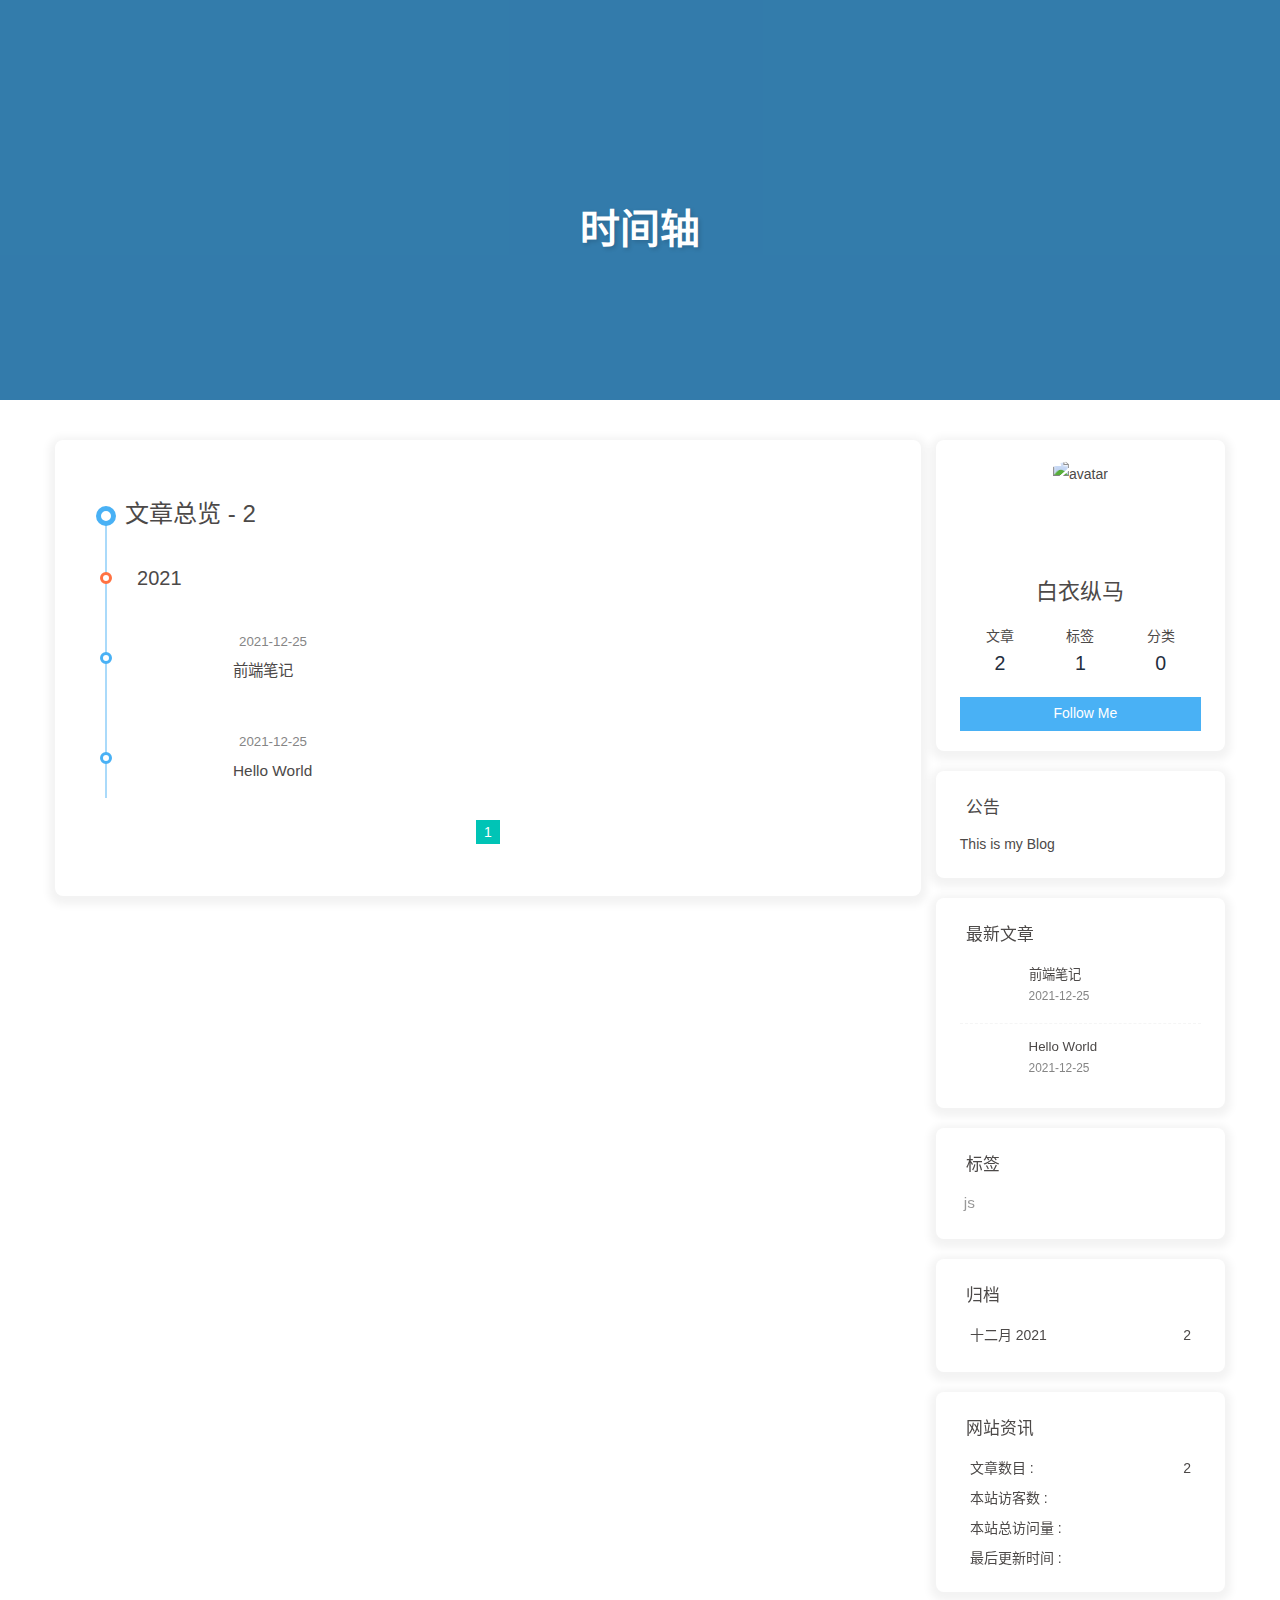
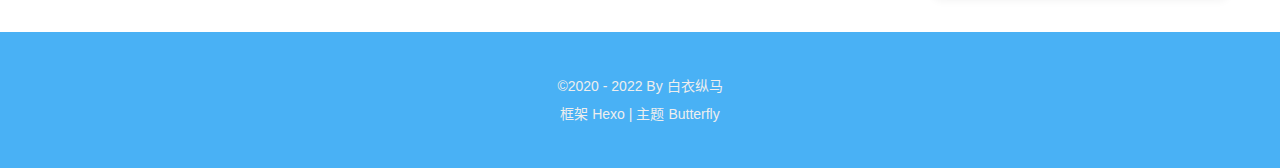
==== archives/index.html @ 4aff162e "Site updated: 2022-08-18 21:15:52" ====
<!DOCTYPE html><html lang="zh-CN" data-theme="light"><head><meta charset="UTF-8"><meta http-equiv="X-UA-Compatible" content="IE=edge"><meta name="viewport" content="width=device-width, initial-scale=1.0, maximum-scale=1.0, user-scalable=no"><title>时间轴 | 随尘</title><meta name="author" content="白衣纵马"><meta name="copyright" content="白衣纵马"><meta name="format-detection" content="telephone=no"><meta name="theme-color" content="#ffffff"><meta property="og:type" content="website">
<meta property="og:title" content="时间轴">
<meta property="og:url" content="http://example.com/archives/index.html">
<meta property="og:site_name" content="随尘">
<meta property="og:locale" content="zh_CN">
<meta property="og:image" content="https://i.loli.net/2021/02/24/5O1day2nriDzjSu.png">
<meta property="article:author" content="白衣纵马">
<meta name="twitter:card" content="summary">
<meta name="twitter:image" content="https://i.loli.net/2021/02/24/5O1day2nriDzjSu.png"><link rel="shortcut icon" href="/img/favicon.png"><link rel="canonical" href="http://example.com/archives/"><link rel="preconnect" href="//cdn.jsdelivr.net"/><link rel="preconnect" href="//busuanzi.ibruce.info"/><link rel="stylesheet" href="/css/index.css"><link rel="stylesheet" href="https://cdn.jsdelivr.net/npm/@fortawesome/fontawesome-free/css/all.min.css" media="print" onload="this.media='all'"><link rel="stylesheet" href="https://cdn.jsdelivr.net/npm/@fancyapps/ui/dist/fancybox.min.css" media="print" onload="this.media='all'"><script>const GLOBAL_CONFIG = { 
  root: '/',
  algolia: undefined,
  localSearch: undefined,
  translate: undefined,
  noticeOutdate: undefined,
  highlight: {"plugin":"highlighjs","highlightCopy":true,"highlightLang":true,"highlightHeightLimit":false},
  copy: {
    success: '复制成功',
    error: '复制错误',
    noSupport: '浏览器不支持'
  },
  relativeDate: {
    homepage: false,
    post: false
  },
  runtime: '',
  date_suffix: {
    just: '刚刚',
    min: '分钟前',
    hour: '小时前',
    day: '天前',
    month: '个月前'
  },
  copyright: undefined,
  lightbox: 'fancybox',
  Snackbar: undefined,
  source: {
    justifiedGallery: {
      js: 'https://cdn.jsdelivr.net/npm/flickr-justified-gallery/dist/fjGallery.min.js',
      css: 'https://cdn.jsdelivr.net/npm/flickr-justified-gallery/dist/fjGallery.min.css'
    }
  },
  isPhotoFigcaption: false,
  islazyload: false,
  isAnchor: false
}</script><script id="config-diff">var GLOBAL_CONFIG_SITE = {
  title: '时间轴',
  isPost: false,
  isHome: false,
  isHighlightShrink: false,
  isToc: false,
  postUpdate: '2022-08-18 21:15:51'
}</script><noscript><style type="text/css">
  #nav {
    opacity: 1
  }
  .justified-gallery img {
    opacity: 1
  }

  #recent-posts time,
  #post-meta time {
    display: inline !important
  }
</style></noscript><script>(win=>{
    win.saveToLocal = {
      set: function setWithExpiry(key, value, ttl) {
        if (ttl === 0) return
        const now = new Date()
        const expiryDay = ttl * 86400000
        const item = {
          value: value,
          expiry: now.getTime() + expiryDay,
        }
        localStorage.setItem(key, JSON.stringify(item))
      },

      get: function getWithExpiry(key) {
        const itemStr = localStorage.getItem(key)

        if (!itemStr) {
          return undefined
        }
        const item = JSON.parse(itemStr)
        const now = new Date()

        if (now.getTime() > item.expiry) {
          localStorage.removeItem(key)
          return undefined
        }
        return item.value
      }
    }
  
    win.getScript = url => new Promise((resolve, reject) => {
      const script = document.createElement('script')
      script.src = url
      script.async = true
      script.onerror = reject
      script.onload = script.onreadystatechange = function() {
        const loadState = this.readyState
        if (loadState && loadState !== 'loaded' && loadState !== 'complete') return
        script.onload = script.onreadystatechange = null
        resolve()
      }
      document.head.appendChild(script)
    })
  
      win.activateDarkMode = function () {
        document.documentElement.setAttribute('data-theme', 'dark')
        if (document.querySelector('meta[name="theme-color"]') !== null) {
          document.querySelector('meta[name="theme-color"]').setAttribute('content', '#0d0d0d')
        }
      }
      win.activateLightMode = function () {
        document.documentElement.setAttribute('data-theme', 'light')
        if (document.querySelector('meta[name="theme-color"]') !== null) {
          document.querySelector('meta[name="theme-color"]').setAttribute('content', '#ffffff')
        }
      }
      const t = saveToLocal.get('theme')
    
          if (t === 'dark') activateDarkMode()
          else if (t === 'light') activateLightMode()
        
      const asideStatus = saveToLocal.get('aside-status')
      if (asideStatus !== undefined) {
        if (asideStatus === 'hide') {
          document.documentElement.classList.add('hide-aside')
        } else {
          document.documentElement.classList.remove('hide-aside')
        }
      }
    
    const detectApple = () => {
      if(/iPad|iPhone|iPod|Macintosh/.test(navigator.userAgent)){
        document.documentElement.classList.add('apple')
      }
    }
    detectApple()
    })(window)</script><meta name="generator" content="Hexo 5.4.0"></head><body><div id="sidebar"><div id="menu-mask"></div><div id="sidebar-menus"><div class="avatar-img is-center"><img src="https://i.loli.net/2021/02/24/5O1day2nriDzjSu.png" onerror="onerror=null;src='/img/friend_404.gif'" alt="avatar"/></div><div class="sidebar-site-data site-data is-center"><a href="/archives/"><div class="headline">文章</div><div class="length-num">2</div></a><a href="/tags/"><div class="headline">标签</div><div class="length-num">1</div></a><a href="/categories/"><div class="headline">分类</div><div class="length-num">0</div></a></div><hr/><div class="menus_items"><div class="menus_item"><a class="site-page" href="/"><i class="fa-fw fas fa-home"></i><span> 首页</span></a></div><div class="menus_item"><a class="site-page" href="/archives/"><i class="fa-fw fas fa-archive"></i><span> 时间轴</span></a></div><div class="menus_item"><a class="site-page" href="/tags/"><i class="fa-fw fas fa-tags"></i><span> 标签</span></a></div><div class="menus_item"><a class="site-page" href="/categories/"><i class="fa-fw fas fa-folder-open"></i><span> 分类</span></a></div><div class="menus_item"><a class="site-page group hide" href="javascript:void(0);"><i class="fa-fw fas fa-list"></i><span> 清单</span><i class="fas fa-chevron-down"></i></a><ul class="menus_item_child"><li><a class="site-page child" href="/music/"><i class="fa-fw fas fa-music"></i><span> 音乐</span></a></li><li><a class="site-page child" href="/movies/"><i class="fa-fw fas fa-video"></i><span> 电影</span></a></li></ul></div><div class="menus_item"><a class="site-page" href="/link/"><i class="fa-fw fas fa-link"></i><span> 友链</span></a></div><div class="menus_item"><a class="site-page" href="/about/"><i class="fa-fw fas fa-heart"></i><span> 关于</span></a></div></div></div></div><div class="page" id="body-wrap"><header class="not-home-page" id="page-header"><nav id="nav"><span id="blog_name"><a id="site-name" href="/">随尘</a></span><div id="menus"><div class="menus_items"><div class="menus_item"><a class="site-page" href="/"><i class="fa-fw fas fa-home"></i><span> 首页</span></a></div><div class="menus_item"><a class="site-page" href="/archives/"><i class="fa-fw fas fa-archive"></i><span> 时间轴</span></a></div><div class="menus_item"><a class="site-page" href="/tags/"><i class="fa-fw fas fa-tags"></i><span> 标签</span></a></div><div class="menus_item"><a class="site-page" href="/categories/"><i class="fa-fw fas fa-folder-open"></i><span> 分类</span></a></div><div class="menus_item"><a class="site-page group hide" href="javascript:void(0);"><i class="fa-fw fas fa-list"></i><span> 清单</span><i class="fas fa-chevron-down"></i></a><ul class="menus_item_child"><li><a class="site-page child" href="/music/"><i class="fa-fw fas fa-music"></i><span> 音乐</span></a></li><li><a class="site-page child" href="/movies/"><i class="fa-fw fas fa-video"></i><span> 电影</span></a></li></ul></div><div class="menus_item"><a class="site-page" href="/link/"><i class="fa-fw fas fa-link"></i><span> 友链</span></a></div><div class="menus_item"><a class="site-page" href="/about/"><i class="fa-fw fas fa-heart"></i><span> 关于</span></a></div></div><div id="toggle-menu"><a class="site-page"><i class="fas fa-bars fa-fw"></i></a></div></div></nav><div id="page-site-info"><h1 id="site-title">时间轴</h1></div></header><main class="layout" id="content-inner"><div id="archive"><div class="article-sort-title">文章总览 - 2</div><div class="article-sort"><div class="article-sort-item year">2021</div><div class="article-sort-item"><a class="article-sort-item-img" href="/2021/12/25/Hello-World-0/" title="前端笔记"><img src="[data-uri]" alt="前端笔记" onerror="this.onerror=null;this.src='/img/404.jpg'"></a><div class="article-sort-item-info"><div class="article-sort-item-time"><i class="far fa-calendar-alt"></i><time class="post-meta-date-created" datetime="2021-12-25T09:19:48.000Z" title="发表于 2021-12-25 17:19:48">2021-12-25</time></div><a class="article-sort-item-title" href="/2021/12/25/Hello-World-0/" title="前端笔记">前端笔记</a></div></div><div class="article-sort-item"><a class="article-sort-item-img" href="/2021/12/25/hello-world/" title="Hello World"><img src="[data-uri]" alt="Hello World" onerror="this.onerror=null;this.src='/img/404.jpg'"></a><div class="article-sort-item-info"><div class="article-sort-item-time"><i class="far fa-calendar-alt"></i><time class="post-meta-date-created" datetime="2021-12-25T09:10:48.258Z" title="发表于 2021-12-25 17:10:48">2021-12-25</time></div><a class="article-sort-item-title" href="/2021/12/25/hello-world/" title="Hello World">Hello World</a></div></div></div><nav id="pagination"><div class="pagination"><span class="page-number current">1</span></div></nav></div><div class="aside-content" id="aside-content"><div class="card-widget card-info"><div class="is-center"><div class="avatar-img"><img src="https://i.loli.net/2021/02/24/5O1day2nriDzjSu.png" onerror="this.onerror=null;this.src='/img/friend_404.gif'" alt="avatar"/></div><div class="author-info__name">白衣纵马</div><div class="author-info__description"></div></div><div class="card-info-data site-data is-center"><a href="/archives/"><div class="headline">文章</div><div class="length-num">2</div></a><a href="/tags/"><div class="headline">标签</div><div class="length-num">1</div></a><a href="/categories/"><div class="headline">分类</div><div class="length-num">0</div></a></div><a id="card-info-btn" target="_blank" rel="noopener" href="https://github.com/xxxxxx"><i class="fab fa-github"></i><span>Follow Me</span></a></div><div class="card-widget card-announcement"><div class="item-headline"><i class="fas fa-bullhorn fa-shake"></i><span>公告</span></div><div class="announcement_content">This is my Blog</div></div><div class="sticky_layout"><div class="card-widget card-recent-post"><div class="item-headline"><i class="fas fa-history"></i><span>最新文章</span></div><div class="aside-list"><div class="aside-list-item"><a class="thumbnail" href="/2021/12/25/Hello-World-0/" title="前端笔记"><img src="[data-uri]" onerror="this.onerror=null;this.src='/img/404.jpg'" alt="前端笔记"/></a><div class="content"><a class="title" href="/2021/12/25/Hello-World-0/" title="前端笔记">前端笔记</a><time datetime="2021-12-25T09:19:48.000Z" title="发表于 2021-12-25 17:19:48">2021-12-25</time></div></div><div class="aside-list-item"><a class="thumbnail" href="/2021/12/25/hello-world/" title="Hello World"><img src="[data-uri]" onerror="this.onerror=null;this.src='/img/404.jpg'" alt="Hello World"/></a><div class="content"><a class="title" href="/2021/12/25/hello-world/" title="Hello World">Hello World</a><time datetime="2021-12-25T09:10:48.258Z" title="发表于 2021-12-25 17:10:48">2021-12-25</time></div></div></div></div><div class="card-widget card-tags"><div class="item-headline"><i class="fas fa-tags"></i><span>标签</span></div><div class="card-tag-cloud"><a href="/tags/js/" style="font-size: 1.1em; color: #999">js</a></div></div><div class="card-widget card-archives"><div class="item-headline"><i class="fas fa-archive"></i><span>归档</span></div><ul class="card-archive-list"><li class="card-archive-list-item"><a class="card-archive-list-link" href="/archives/2021/12/"><span class="card-archive-list-date">十二月 2021</span><span class="card-archive-list-count">2</span></a></li></ul></div><div class="card-widget card-webinfo"><div class="item-headline"><i class="fas fa-chart-line"></i><span>网站资讯</span></div><div class="webinfo"><div class="webinfo-item"><div class="item-name">文章数目 :</div><div class="item-count">2</div></div><div class="webinfo-item"><div class="item-name">本站访客数 :</div><div class="item-count" id="busuanzi_value_site_uv"><i class="fa-solid fa-spinner fa-spin"></i></div></div><div class="webinfo-item"><div class="item-name">本站总访问量 :</div><div class="item-count" id="busuanzi_value_site_pv"><i class="fa-solid fa-spinner fa-spin"></i></div></div><div class="webinfo-item"><div class="item-name">最后更新时间 :</div><div class="item-count" id="last-push-date" data-lastPushDate="2022-08-18T13:15:51.954Z"><i class="fa-solid fa-spinner fa-spin"></i></div></div></div></div></div></div></main><footer id="footer"><div id="footer-wrap"><div class="copyright">&copy;2020 - 2022 By 白衣纵马</div><div class="framework-info"><span>框架 </span><a target="_blank" rel="noopener" href="https://hexo.io">Hexo</a><span class="footer-separator">|</span><span>主题 </span><a target="_blank" rel="noopener" href="https://github.com/jerryc127/hexo-theme-butterfly">Butterfly</a></div></div></footer></div><div id="rightside"><div id="rightside-config-hide"><button id="darkmode" type="button" title="浅色和深色模式转换"><i class="fas fa-adjust"></i></button><button id="hide-aside-btn" type="button" title="单栏和双栏切换"><i class="fas fa-arrows-alt-h"></i></button></div><div id="rightside-config-show"><button id="rightside_config" type="button" title="设置"><i class="fas fa-cog fa-spin"></i></button><button id="go-up" type="button" title="回到顶部"><i class="fas fa-arrow-up"></i></button></div></div><div><script src="/js/utils.js"></script><script src="/js/main.js"></script><script src="https://cdn.jsdelivr.net/npm/@fancyapps/ui/dist/fancybox.umd.min.js"></script><div class="js-pjax"></div><script async data-pjax src="//busuanzi.ibruce.info/busuanzi/2.3/busuanzi.pure.mini.js"></script></div></body></html>
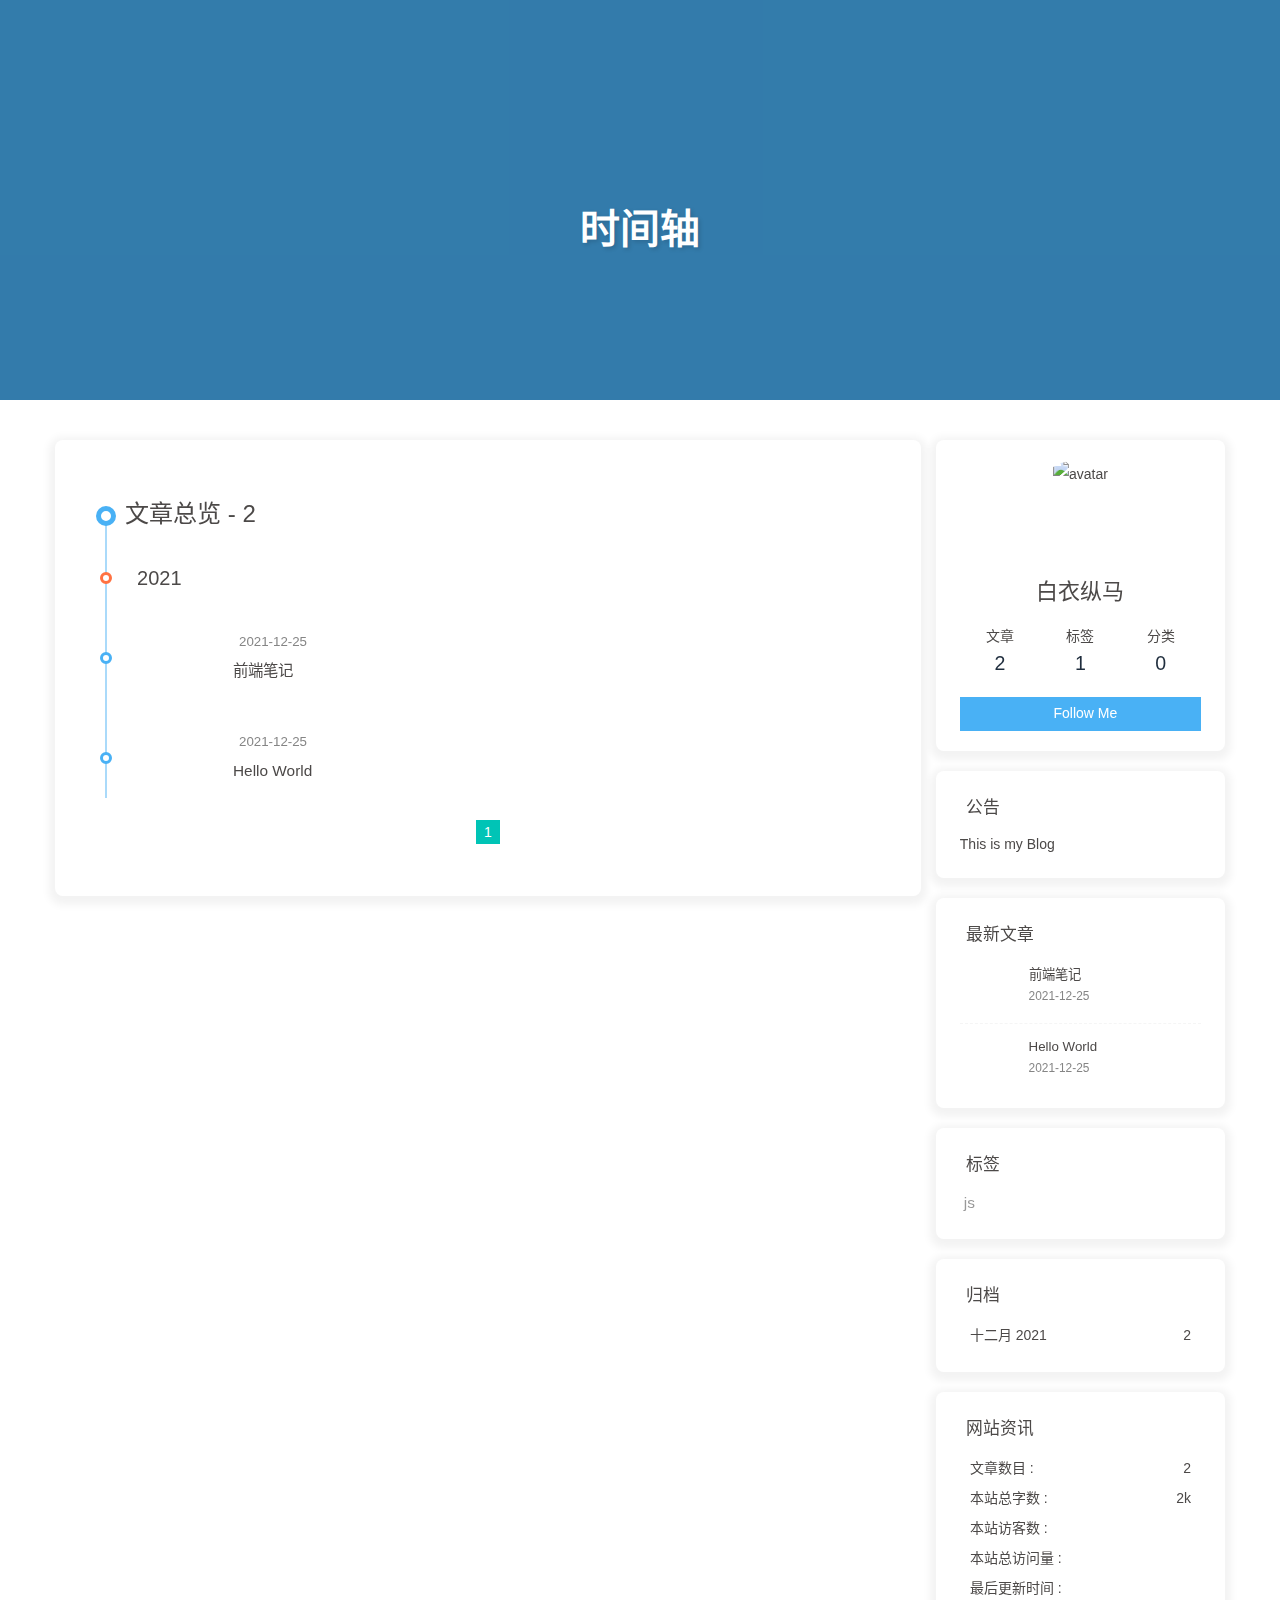
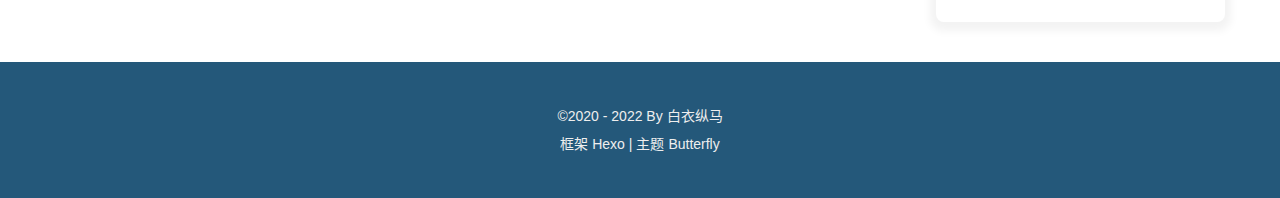
==== commit 76fa7c82: "Site updated: 2022-08-19 16:58:31" ====
--- a/archives/index.html
+++ b/archives/index.html
@@ -9,7 +9,7 @@
 <meta name="twitter:image" content="https://i.loli.net/2021/02/24/5O1day2nriDzjSu.png"><link rel="shortcut icon" href="/img/favicon.png"><link rel="canonical" href="http://example.com/archives/"><link rel="preconnect" href="//cdn.jsdelivr.net"/><link rel="preconnect" href="//busuanzi.ibruce.info"/><link rel="stylesheet" href="/css/index.css"><link rel="stylesheet" href="https://cdn.jsdelivr.net/npm/@fortawesome/fontawesome-free/css/all.min.css" media="print" onload="this.media='all'"><link rel="stylesheet" href="https://cdn.jsdelivr.net/npm/@fancyapps/ui/dist/fancybox.min.css" media="print" onload="this.media='all'"><script>const GLOBAL_CONFIG = { 
   root: '/',
   algolia: undefined,
-  localSearch: undefined,
+  localSearch: {"path":"/search.xml","preload":false,"languages":{"hits_empty":"找不到您查询的内容：${query}"}},
   translate: undefined,
   noticeOutdate: undefined,
   highlight: {"plugin":"highlighjs","highlightCopy":true,"highlightLang":true,"highlightHeightLimit":false},
@@ -48,7 +48,7 @@
   isHome: false,
   isHighlightShrink: false,
   isToc: false,
-  postUpdate: '2022-08-18 21:15:51'
+  postUpdate: '2022-08-19 16:21:53'
 }</script><noscript><style type="text/css">
   #nav {
     opacity: 1
@@ -137,4 +137,19 @@
       }
     }
     detectApple()
-    })(window)</script><meta name="generator" content="Hexo 5.4.0"></head><body><div id="sidebar"><div id="menu-mask"></div><div id="sidebar-menus"><div class="avatar-img is-center"><img src="https://i.loli.net/2021/02/24/5O1day2nriDzjSu.png" onerror="onerror=null;src='/img/friend_404.gif'" alt="avatar"/></div><div class="sidebar-site-data site-data is-center"><a href="/archives/"><div class="headline">文章</div><div class="length-num">2</div></a><a href="/tags/"><div class="headline">标签</div><div class="length-num">1</div></a><a href="/categories/"><div class="headline">分类</div><div class="length-num">0</div></a></div><hr/><div class="menus_items"><div class="menus_item"><a class="site-page" href="/"><i class="fa-fw fas fa-home"></i><span> 首页</span></a></div><div class="menus_item"><a class="site-page" href="/archives/"><i class="fa-fw fas fa-archive"></i><span> 时间轴</span></a></div><div class="menus_item"><a class="site-page" href="/tags/"><i class="fa-fw fas fa-tags"></i><span> 标签</span></a></div><div class="menus_item"><a class="site-page" href="/categories/"><i class="fa-fw fas fa-folder-open"></i><span> 分类</span></a></div><div class="menus_item"><a class="site-page group hide" href="javascript:void(0);"><i class="fa-fw fas fa-list"></i><span> 清单</span><i class="fas fa-chevron-down"></i></a><ul class="menus_item_child"><li><a class="site-page child" href="/music/"><i class="fa-fw fas fa-music"></i><span> 音乐</span></a></li><li><a class="site-page child" href="/movies/"><i class="fa-fw fas fa-video"></i><span> 电影</span></a></li></ul></div><div class="menus_item"><a class="site-page" href="/link/"><i class="fa-fw fas fa-link"></i><span> 友链</span></a></div><div class="menus_item"><a class="site-page" href="/about/"><i class="fa-fw fas fa-heart"></i><span> 关于</span></a></div></div></div></div><div class="page" id="body-wrap"><header class="not-home-page" id="page-header"><nav id="nav"><span id="blog_name"><a id="site-name" href="/">随尘</a></span><div id="menus"><div class="menus_items"><div class="menus_item"><a class="site-page" href="/"><i class="fa-fw fas fa-home"></i><span> 首页</span></a></div><div class="menus_item"><a class="site-page" href="/archives/"><i class="fa-fw fas fa-archive"></i><span> 时间轴</span></a></div><div class="menus_item"><a class="site-page" href="/tags/"><i class="fa-fw fas fa-tags"></i><span> 标签</span></a></div><div class="menus_item"><a class="site-page" href="/categories/"><i class="fa-fw fas fa-folder-open"></i><span> 分类</span></a></div><div class="menus_item"><a class="site-page group hide" href="javascript:void(0);"><i class="fa-fw fas fa-list"></i><span> 清单</span><i class="fas fa-chevron-down"></i></a><ul class="menus_item_child"><li><a class="site-page child" href="/music/"><i class="fa-fw fas fa-music"></i><span> 音乐</span></a></li><li><a class="site-page child" href="/movies/"><i class="fa-fw fas fa-video"></i><span> 电影</span></a></li></ul></div><div class="menus_item"><a class="site-page" href="/link/"><i class="fa-fw fas fa-link"></i><span> 友链</span></a></div><div class="menus_item"><a class="site-page" href="/about/"><i class="fa-fw fas fa-heart"></i><span> 关于</span></a></div></div><div id="toggle-menu"><a class="site-page"><i class="fas fa-bars fa-fw"></i></a></div></div></nav><div id="page-site-info"><h1 id="site-title">时间轴</h1></div></header><main class="layout" id="content-inner"><div id="archive"><div class="article-sort-title">文章总览 - 2</div><div class="article-sort"><div class="article-sort-item year">2021</div><div class="article-sort-item"><a class="article-sort-item-img" href="/2021/12/25/Hello-World-0/" title="前端笔记"><img src="[data-uri]" alt="前端笔记" onerror="this.onerror=null;this.src='/img/404.jpg'"></a><div class="article-sort-item-info"><div class="article-sort-item-time"><i class="far fa-calendar-alt"></i><time class="post-meta-date-created" datetime="2021-12-25T09:19:48.000Z" title="发表于 2021-12-25 17:19:48">2021-12-25</time></div><a class="article-sort-item-title" href="/2021/12/25/Hello-World-0/" title="前端笔记">前端笔记</a></div></div><div class="article-sort-item"><a class="article-sort-item-img" href="/2021/12/25/hello-world/" title="Hello World"><img src="[data-uri]" alt="Hello World" onerror="this.onerror=null;this.src='/img/404.jpg'"></a><div class="article-sort-item-info"><div class="article-sort-item-time"><i class="far fa-calendar-alt"></i><time class="post-meta-date-created" datetime="2021-12-25T09:10:48.258Z" title="发表于 2021-12-25 17:10:48">2021-12-25</time></div><a class="article-sort-item-title" href="/2021/12/25/hello-world/" title="Hello World">Hello World</a></div></div></div><nav id="pagination"><div class="pagination"><span class="page-number current">1</span></div></nav></div><div class="aside-content" id="aside-content"><div class="card-widget card-info"><div class="is-center"><div class="avatar-img"><img src="https://i.loli.net/2021/02/24/5O1day2nriDzjSu.png" onerror="this.onerror=null;this.src='/img/friend_404.gif'" alt="avatar"/></div><div class="author-info__name">白衣纵马</div><div class="author-info__description"></div></div><div class="card-info-data site-data is-center"><a href="/archives/"><div class="headline">文章</div><div class="length-num">2</div></a><a href="/tags/"><div class="headline">标签</div><div class="length-num">1</div></a><a href="/categories/"><div class="headline">分类</div><div class="length-num">0</div></a></div><a id="card-info-btn" target="_blank" rel="noopener" href="https://github.com/xxxxxx"><i class="fab fa-github"></i><span>Follow Me</span></a></div><div class="card-widget card-announcement"><div class="item-headline"><i class="fas fa-bullhorn fa-shake"></i><span>公告</span></div><div class="announcement_content">This is my Blog</div></div><div class="sticky_layout"><div class="card-widget card-recent-post"><div class="item-headline"><i class="fas fa-history"></i><span>最新文章</span></div><div class="aside-list"><div class="aside-list-item"><a class="thumbnail" href="/2021/12/25/Hello-World-0/" title="前端笔记"><img src="[data-uri]" onerror="this.onerror=null;this.src='/img/404.jpg'" alt="前端笔记"/></a><div class="content"><a class="title" href="/2021/12/25/Hello-World-0/" title="前端笔记">前端笔记</a><time datetime="2021-12-25T09:19:48.000Z" title="发表于 2021-12-25 17:19:48">2021-12-25</time></div></div><div class="aside-list-item"><a class="thumbnail" href="/2021/12/25/hello-world/" title="Hello World"><img src="[data-uri]" onerror="this.onerror=null;this.src='/img/404.jpg'" alt="Hello World"/></a><div class="content"><a class="title" href="/2021/12/25/hello-world/" title="Hello World">Hello World</a><time datetime="2021-12-25T09:10:48.258Z" title="发表于 2021-12-25 17:10:48">2021-12-25</time></div></div></div></div><div class="card-widget card-tags"><div class="item-headline"><i class="fas fa-tags"></i><span>标签</span></div><div class="card-tag-cloud"><a href="/tags/js/" style="font-size: 1.1em; color: #999">js</a></div></div><div class="card-widget card-archives"><div class="item-headline"><i class="fas fa-archive"></i><span>归档</span></div><ul class="card-archive-list"><li class="card-archive-list-item"><a class="card-archive-list-link" href="/archives/2021/12/"><span class="card-archive-list-date">十二月 2021</span><span class="card-archive-list-count">2</span></a></li></ul></div><div class="card-widget card-webinfo"><div class="item-headline"><i class="fas fa-chart-line"></i><span>网站资讯</span></div><div class="webinfo"><div class="webinfo-item"><div class="item-name">文章数目 :</div><div class="item-count">2</div></div><div class="webinfo-item"><div class="item-name">本站访客数 :</div><div class="item-count" id="busuanzi_value_site_uv"><i class="fa-solid fa-spinner fa-spin"></i></div></div><div class="webinfo-item"><div class="item-name">本站总访问量 :</div><div class="item-count" id="busuanzi_value_site_pv"><i class="fa-solid fa-spinner fa-spin"></i></div></div><div class="webinfo-item"><div class="item-name">最后更新时间 :</div><div class="item-count" id="last-push-date" data-lastPushDate="2022-08-18T13:15:51.954Z"><i class="fa-solid fa-spinner fa-spin"></i></div></div></div></div></div></div></main><footer id="footer"><div id="footer-wrap"><div class="copyright">&copy;2020 - 2022 By 白衣纵马</div><div class="framework-info"><span>框架 </span><a target="_blank" rel="noopener" href="https://hexo.io">Hexo</a><span class="footer-separator">|</span><span>主题 </span><a target="_blank" rel="noopener" href="https://github.com/jerryc127/hexo-theme-butterfly">Butterfly</a></div></div></footer></div><div id="rightside"><div id="rightside-config-hide"><button id="darkmode" type="button" title="浅色和深色模式转换"><i class="fas fa-adjust"></i></button><button id="hide-aside-btn" type="button" title="单栏和双栏切换"><i class="fas fa-arrows-alt-h"></i></button></div><div id="rightside-config-show"><button id="rightside_config" type="button" title="设置"><i class="fas fa-cog fa-spin"></i></button><button id="go-up" type="button" title="回到顶部"><i class="fas fa-arrow-up"></i></button></div></div><div><script src="/js/utils.js"></script><script src="/js/main.js"></script><script src="https://cdn.jsdelivr.net/npm/@fancyapps/ui/dist/fancybox.umd.min.js"></script><div class="js-pjax"></div><script async data-pjax src="//busuanzi.ibruce.info/busuanzi/2.3/busuanzi.pure.mini.js"></script></div></body></html>+    })(window)</script><link rel="stylesheet" href="/css/custom.css"><meta name="generator" content="Hexo 5.4.0"></head><body><div id="loading-box"><div class="loading-left-bg"></div><div class="loading-right-bg"></div><div class="spinner-box"><div class="configure-border-1"><div class="configure-core"></div></div><div class="configure-border-2"><div class="configure-core"></div></div><div class="loading-word">加载中...</div></div></div><div id="web_bg"></div><div id="sidebar"><div id="menu-mask"></div><div id="sidebar-menus"><div class="avatar-img is-center"><img src="https://i.loli.net/2021/02/24/5O1day2nriDzjSu.png" onerror="onerror=null;src='/img/friend_404.gif'" alt="avatar"/></div><div class="sidebar-site-data site-data is-center"><a href="/archives/"><div class="headline">文章</div><div class="length-num">2</div></a><a href="/tags/"><div class="headline">标签</div><div class="length-num">1</div></a><a href="/categories/"><div class="headline">分类</div><div class="length-num">0</div></a></div><hr/><div class="menus_items"><div class="menus_item"><a class="site-page" href="/"><i class="fa-fw fas fa-home"></i><span> 首页</span></a></div><div class="menus_item"><a class="site-page" href="/archives/"><i class="fa-fw fas fa-archive"></i><span> 时间轴</span></a></div><div class="menus_item"><a class="site-page" href="/tags/"><i class="fa-fw fas fa-tags"></i><span> 标签</span></a></div><div class="menus_item"><a class="site-page" href="/categories/"><i class="fa-fw fas fa-folder-open"></i><span> 分类</span></a></div><div class="menus_item"><a class="site-page group hide" href="javascript:void(0);"><i class="fa-fw fas fa-list"></i><span> 清单</span><i class="fas fa-chevron-down"></i></a><ul class="menus_item_child"><li><a class="site-page child" href="/music/"><i class="fa-fw fas fa-music"></i><span> 音乐</span></a></li><li><a class="site-page child" href="/movies/"><i class="fa-fw fas fa-video"></i><span> 电影</span></a></li></ul></div><div class="menus_item"><a class="site-page" href="/link/"><i class="fa-fw fas fa-link"></i><span> 友链</span></a></div><div class="menus_item"><a class="site-page" href="/about/"><i class="fa-fw fas fa-heart"></i><span> 关于</span></a></div></div></div></div><div class="page" id="body-wrap"><header class="not-home-page" id="page-header"><nav id="nav"><span id="blog_name"><a id="site-name" href="/">随尘</a></span><div id="menus"><div id="search-button"><a class="site-page social-icon search"><i class="fas fa-search fa-fw"></i><span> 搜索</span></a></div><div class="menus_items"><div class="menus_item"><a class="site-page" href="/"><i class="fa-fw fas fa-home"></i><span> 首页</span></a></div><div class="menus_item"><a class="site-page" href="/archives/"><i class="fa-fw fas fa-archive"></i><span> 时间轴</span></a></div><div class="menus_item"><a class="site-page" href="/tags/"><i class="fa-fw fas fa-tags"></i><span> 标签</span></a></div><div class="menus_item"><a class="site-page" href="/categories/"><i class="fa-fw fas fa-folder-open"></i><span> 分类</span></a></div><div class="menus_item"><a class="site-page group hide" href="javascript:void(0);"><i class="fa-fw fas fa-list"></i><span> 清单</span><i class="fas fa-chevron-down"></i></a><ul class="menus_item_child"><li><a class="site-page child" href="/music/"><i class="fa-fw fas fa-music"></i><span> 音乐</span></a></li><li><a class="site-page child" href="/movies/"><i class="fa-fw fas fa-video"></i><span> 电影</span></a></li></ul></div><div class="menus_item"><a class="site-page" href="/link/"><i class="fa-fw fas fa-link"></i><span> 友链</span></a></div><div class="menus_item"><a class="site-page" href="/about/"><i class="fa-fw fas fa-heart"></i><span> 关于</span></a></div></div><div id="toggle-menu"><a class="site-page"><i class="fas fa-bars fa-fw"></i></a></div></div></nav><div id="page-site-info"><h1 id="site-title">时间轴</h1></div></header><main class="layout" id="content-inner"><div id="archive"><div class="article-sort-title">文章总览 - 2</div><div class="article-sort"><div class="article-sort-item year">2021</div><div class="article-sort-item"><a class="article-sort-item-img" href="/2021/12/25/Hello-World-0/" title="前端笔记"><img src="[data-uri]" alt="前端笔记" onerror="this.onerror=null;this.src='/img/404.jpg'"></a><div class="article-sort-item-info"><div class="article-sort-item-time"><i class="far fa-calendar-alt"></i><time class="post-meta-date-created" datetime="2021-12-25T09:19:48.000Z" title="发表于 2021-12-25 17:19:48">2021-12-25</time></div><a class="article-sort-item-title" href="/2021/12/25/Hello-World-0/" title="前端笔记">前端笔记</a></div></div><div class="article-sort-item"><a class="article-sort-item-img" href="/2021/12/25/hello-world/" title="Hello World"><img src="[data-uri]" alt="Hello World" onerror="this.onerror=null;this.src='/img/404.jpg'"></a><div class="article-sort-item-info"><div class="article-sort-item-time"><i class="far fa-calendar-alt"></i><time class="post-meta-date-created" datetime="2021-12-25T09:10:48.258Z" title="发表于 2021-12-25 17:10:48">2021-12-25</time></div><a class="article-sort-item-title" href="/2021/12/25/hello-world/" title="Hello World">Hello World</a></div></div></div><nav id="pagination"><div class="pagination"><span class="page-number current">1</span></div></nav></div><div class="aside-content" id="aside-content"><div class="card-widget card-info"><div class="is-center"><div class="avatar-img"><img src="https://i.loli.net/2021/02/24/5O1day2nriDzjSu.png" onerror="this.onerror=null;this.src='/img/friend_404.gif'" alt="avatar"/></div><div class="author-info__name">白衣纵马</div><div class="author-info__description"></div></div><div class="card-info-data site-data is-center"><a href="/archives/"><div class="headline">文章</div><div class="length-num">2</div></a><a href="/tags/"><div class="headline">标签</div><div class="length-num">1</div></a><a href="/categories/"><div class="headline">分类</div><div class="length-num">0</div></a></div><a id="card-info-btn" target="_blank" rel="noopener" href="https://github.com/xxxxxx"><i class="fab fa-github"></i><span>Follow Me</span></a></div><div class="card-widget card-announcement"><div class="item-headline"><i class="fas fa-bullhorn fa-shake"></i><span>公告</span></div><div class="announcement_content">This is my Blog</div></div><div class="sticky_layout"><div class="card-widget card-recent-post"><div class="item-headline"><i class="fas fa-history"></i><span>最新文章</span></div><div class="aside-list"><div class="aside-list-item"><a class="thumbnail" href="/2021/12/25/Hello-World-0/" title="前端笔记"><img src="[data-uri]" onerror="this.onerror=null;this.src='/img/404.jpg'" alt="前端笔记"/></a><div class="content"><a class="title" href="/2021/12/25/Hello-World-0/" title="前端笔记">前端笔记</a><time datetime="2021-12-25T09:19:48.000Z" title="发表于 2021-12-25 17:19:48">2021-12-25</time></div></div><div class="aside-list-item"><a class="thumbnail" href="/2021/12/25/hello-world/" title="Hello World"><img src="[data-uri]" onerror="this.onerror=null;this.src='/img/404.jpg'" alt="Hello World"/></a><div class="content"><a class="title" href="/2021/12/25/hello-world/" title="Hello World">Hello World</a><time datetime="2021-12-25T09:10:48.258Z" title="发表于 2021-12-25 17:10:48">2021-12-25</time></div></div></div></div><div class="card-widget card-tags"><div class="item-headline"><i class="fas fa-tags"></i><span>标签</span></div><div class="card-tag-cloud"><a href="/tags/js/" style="font-size: 1.1em; color: #999">js</a></div></div><div class="card-widget card-archives"><div class="item-headline"><i class="fas fa-archive"></i><span>归档</span></div><ul class="card-archive-list"><li class="card-archive-list-item"><a class="card-archive-list-link" href="/archives/2021/12/"><span class="card-archive-list-date">十二月 2021</span><span class="card-archive-list-count">2</span></a></li></ul></div><div class="card-widget card-webinfo"><div class="item-headline"><i class="fas fa-chart-line"></i><span>网站资讯</span></div><div class="webinfo"><div class="webinfo-item"><div class="item-name">文章数目 :</div><div class="item-count">2</div></div><div class="webinfo-item"><div class="item-name">本站总字数 :</div><div class="item-count">2k</div></div><div class="webinfo-item"><div class="item-name">本站访客数 :</div><div class="item-count" id="busuanzi_value_site_uv"><i class="fa-solid fa-spinner fa-spin"></i></div></div><div class="webinfo-item"><div class="item-name">本站总访问量 :</div><div class="item-count" id="busuanzi_value_site_pv"><i class="fa-solid fa-spinner fa-spin"></i></div></div><div class="webinfo-item"><div class="item-name">最后更新时间 :</div><div class="item-count" id="last-push-date" data-lastPushDate="2022-08-19T08:21:53.666Z"><i class="fa-solid fa-spinner fa-spin"></i></div></div></div></div></div></div></main><footer id="footer"><div id="footer-wrap"><div class="copyright">&copy;2020 - 2022 By 白衣纵马</div><div class="framework-info"><span>框架 </span><a target="_blank" rel="noopener" href="https://hexo.io">Hexo</a><span class="footer-separator">|</span><span>主题 </span><a target="_blank" rel="noopener" href="https://github.com/jerryc127/hexo-theme-butterfly">Butterfly</a></div></div></footer></div><div id="rightside"><div id="rightside-config-hide"><button id="darkmode" type="button" title="浅色和深色模式转换"><i class="fas fa-adjust"></i></button><button id="hide-aside-btn" type="button" title="单栏和双栏切换"><i class="fas fa-arrows-alt-h"></i></button></div><div id="rightside-config-show"><button id="rightside_config" type="button" title="设置"><i class="fas fa-cog fa-spin"></i></button><button id="go-up" type="button" title="回到顶部"><i class="fas fa-arrow-up"></i></button></div></div><div id="local-search"><div class="search-dialog"><nav class="search-nav"><span class="search-dialog-title">搜索</span><span id="loading-status"></span><button class="search-close-button"><i class="fas fa-times"></i></button></nav><div class="is-center" id="loading-database"><i class="fas fa-spinner fa-pulse"></i><span>  数据库加载中</span></div><div class="search-wrap"><div id="local-search-input"><div class="local-search-box"><input class="local-search-box--input" placeholder="搜索文章" type="text"/></div></div><hr/><div id="local-search-results"></div></div></div><div id="search-mask"></div></div><div><script src="/js/utils.js"></script><script src="/js/main.js"></script><script src="https://cdn.jsdelivr.net/npm/@fancyapps/ui/dist/fancybox.umd.min.js"></script><script src="/js/search/local-search.js"></script><script>var preloader = {
+  endLoading: () => {
+    document.body.style.overflow = 'auto';
+    document.getElementById('loading-box').classList.add("loaded")
+  },
+  initLoading: () => {
+    document.body.style.overflow = '';
+    document.getElementById('loading-box').classList.remove("loaded")
+
+  }
+}
+window.addEventListener('load',preloader.endLoading())</script><div class="js-pjax"></div><script src="https://cdn.jsdelivr.net/npm/butterfly-extsrc/dist/activate-power-mode.min.js"></script><script>POWERMODE.colorful = true;
+POWERMODE.shake = true;
+POWERMODE.mobile = false;
+document.body.addEventListener('input', POWERMODE);
+</script><script id="click-show-text" src="https://cdn.jsdelivr.net/npm/butterfly-extsrc/dist/click-show-text.min.js" data-mobile="false" data-text="富强,民主,文明,和谐,爱国,敬业" data-fontsize="15px" data-random="true" async="async"></script><script async data-pjax src="//busuanzi.ibruce.info/busuanzi/2.3/busuanzi.pure.mini.js"></script></div></body></html>--- a/css/custom.css
+++ b/css/custom.css
@@ -0,0 +1,14 @@
+body {
+	cursor: url(http://rgtcvqsql.hb-bkt.clouddn.com/%E9%BC%A0%E6%A0%87%2Farrow.png), auto !important;
+}
+
+.hide-block > .hide-button.open,
+.hide-inline > .hide-button.open {
+	display: block;
+}
+
+a,
+button,
+img {
+	cursor: url(http://rgtcvqsql.hb-bkt.clouddn.com/%E9%BC%A0%E6%A0%87%2Farrow.png), auto !important;
+}
